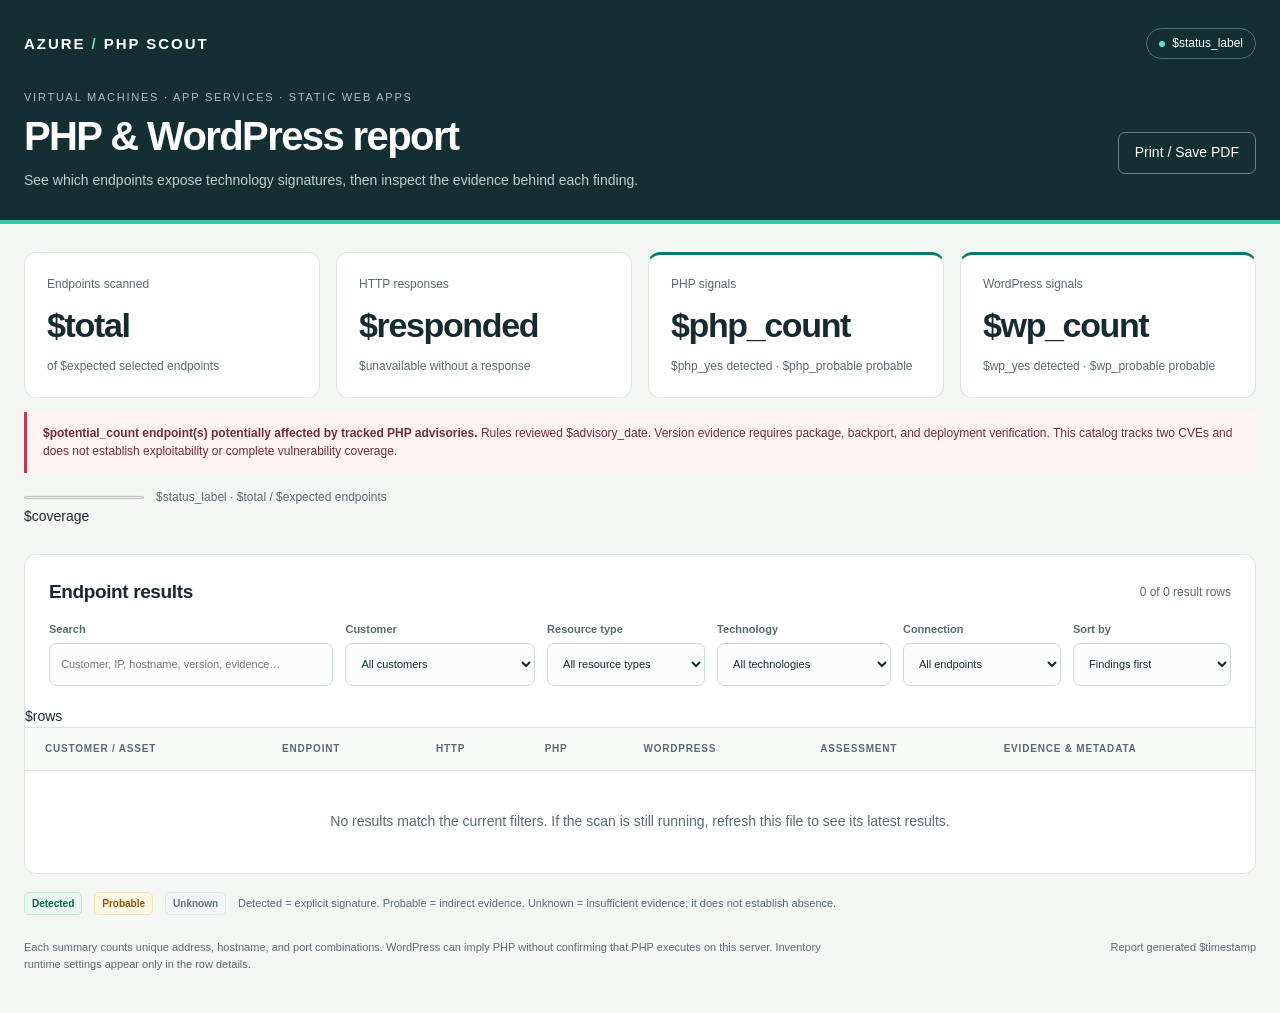
==== src/azure_php_scout/report-template.html @ c17afd99 "Build Azure PHP Scout self-hosted discovery service" ====
<!doctype html>
<html lang="en">
<head>
<meta charset="utf-8">
<meta name="viewport" content="width=device-width, initial-scale=1">
<meta name="referrer" content="no-referrer">
<title>Azure PHP Scout · Exposure report</title>
<style>
:root{color-scheme:light;--ink:#172a30;--muted:#586b70;--paper:#f4f6f4;--line:#dce4e0;--teal:#08786d}
*{box-sizing:border-box}body{margin:0;background:var(--paper);color:var(--ink);font:14px/1.55 -apple-system,BlinkMacSystemFont,"Segoe UI",sans-serif}
header{background:#142f33;color:white;padding:28px max(24px,calc((100vw - 1440px)/2));border-bottom:4px solid #38c7a1}
.topline,.heading,.section-heading{display:flex;justify-content:space-between;align-items:center;gap:20px}
.brand{font-size:15px;font-weight:750;letter-spacing:.13em}.brand span{color:#64dfbb}.eyebrow{font-size:11px;text-transform:uppercase;letter-spacing:.16em;color:#a5c3c4;margin:30px 0 8px}
h1{font-size:clamp(28px,4vw,40px);letter-spacing:-.04em;line-height:1.12;margin:0 0 12px;font-weight:650}header p{color:#bbd1d1;margin:0;max-width:720px}
.status{font-size:12px;border:1px solid #4f7375;border-radius:999px;padding:5px 12px;white-space:nowrap}.status::before{content:"";display:inline-block;width:6px;height:6px;border-radius:50%;background:#64dfbb;margin-right:7px}
.status.interrupted::before,.status.failed::before{background:#ffd18c}.status.running::before{background:#9cdaf8}
.print{color:white;background:transparent;border:1px solid #678588;padding:9px 16px;border-radius:7px;font:inherit;cursor:pointer;white-space:nowrap}
main{max-width:1488px;margin:auto;padding:28px 24px 40px}.stats{display:grid;grid-template-columns:repeat(4,1fr);gap:16px}
.stat{background:white;border:1px solid var(--line);border-radius:12px;padding:20px 22px}.stat-label{font-size:12px;color:var(--muted)}.stat strong{display:block;font-size:34px;line-height:1.3;letter-spacing:-.04em;margin:8px 0}.stat small{color:var(--muted);font-size:12px}.stat.accent{border-top:3px solid var(--teal);padding-top:18px}
.progress{margin-top:15px;display:flex;gap:12px;align-items:center;font-size:12px;color:var(--muted)}progress{height:7px;max-width:220px;accent-color:var(--teal)}
.results{background:white;border:1px solid var(--line);border-radius:12px;margin-top:26px;overflow:hidden}.section-heading{padding:22px 24px 14px}h2{margin:0;font-size:19px;letter-spacing:-.02em}.count{color:var(--muted);font-size:12px}
.filters{display:grid;grid-template-columns:2fr 1.25fr 1.1fr 1fr 1fr;gap:12px;padding:0 24px 20px}label{display:block;font-size:11px;color:var(--muted);font-weight:600}input,select{display:block;width:100%;font:inherit;font-weight:400;color:var(--ink);margin-top:5px;padding:10px 11px;border:1px solid #cdd9d4;background:#fbfcfb;border-radius:7px;min-height:43px}input:focus,select:focus,button:focus-visible,summary:focus-visible{outline:2px solid var(--teal);outline-offset:2px}
.table-wrap{overflow-x:auto}table{width:100%;border-collapse:collapse;text-align:left;min-width:900px}th{padding:13px 20px;font-size:10px;font-weight:700;color:var(--muted);background:#f8faf8;border-top:1px solid var(--line);border-bottom:1px solid var(--line);text-transform:uppercase;letter-spacing:.08em}td{padding:18px 20px;border-bottom:1px solid #e8eeea;vertical-align:top;font-size:12px}tbody tr:last-child td{border-bottom:0}tbody tr:hover{background:#fcfdfb}td strong{font-weight:650}td small{display:block;color:var(--muted);font-size:11px;margin-top:4px;overflow-wrap:anywhere}.endpoint{max-width:300px;overflow-wrap:anywhere}a{color:var(--teal);text-decoration:none;font-weight:600}a:hover{text-decoration:underline}.http-code{font-family:ui-monospace,SFMono-Regular,Consolas,monospace;font-weight:650}.offline{color:#7c6260;font-size:11px;white-space:nowrap}
.badge{display:inline-block;font-size:10px;font-weight:650;border-radius:5px;padding:3px 7px;border:1px solid;white-space:nowrap}.badge.yes{color:#096649;background:#e8f7ef;border-color:#c1e8d5}.badge.probable{color:#885610;background:#fff6e4;border-color:#f1dfb8}.badge.unknown{color:#637078;background:#f2f4f5;border-color:#e0e6e7}.version{display:block;font:11px ui-monospace,SFMono-Regular,Consolas,monospace;margin-top:5px;color:var(--muted)}
details{min-width:120px;max-width:500px}summary{cursor:pointer;white-space:nowrap;color:var(--teal);font-weight:600;font-size:11px}.detail-content{min-width:245px;padding-top:10px;max-width:500px;overflow-wrap:anywhere}dl{margin:0;display:grid;grid-template-columns:100px minmax(0,1fr);gap:5px 10px;font-size:11px}dt{color:var(--muted)}dd{margin:0}h4{font-size:11px;margin:14px 0 4px}.detail-content p{font-size:11px;white-space:pre-wrap;margin:0;color:#4b5d61}
.empty{padding:40px 24px;text-align:center;color:var(--muted)}[hidden]{display:none!important}.legend{display:flex;gap:12px;align-items:baseline;flex-wrap:wrap;color:var(--muted);font-size:11px;margin-top:18px}.legend p{margin:0;flex:1;min-width:260px}.footer{display:flex;justify-content:space-between;gap:20px;flex-wrap:wrap;margin-top:24px;color:var(--muted);font-size:11px}.footer p{margin:0;max-width:820px}noscript p{padding:12px 24px;background:#fff6e4}
@media(max-width:1000px){.filters{grid-template-columns:repeat(2,minmax(0,1fr))}.filters label:first-child{grid-column:1/-1}.stats{grid-template-columns:repeat(2,1fr)}}
@media(max-width:560px){main{padding:18px 14px}.stat{padding:15px}.stat strong{font-size:28px}.filters{padding:0 16px 18px;gap:8px}.heading{align-items:flex-start}.print{padding:7px 10px;font-size:12px}.section-heading{padding:18px 16px;flex-wrap:wrap}.topline{align-items:flex-start}.status{font-size:10px}.stats{gap:10px}header{padding:22px 18px}.progress{flex-wrap:wrap}}
@media print{header{color:#142f33;background:white;padding:0 0 20px}header p,.eyebrow{color:#586b70}.status{color:#142f33}.print,.filters,summary,.progress{display:none}.stats{gap:8px}.stat{padding:10px}.stat strong{font-size:24px}main{padding:0}body{background:white}.results{overflow:visible}.table-wrap{overflow:visible}table{min-width:0}th,td{padding:9px 7px}.detail-content{min-width:0}a{color:#172a30}.legend{break-inside:avoid}}
</style>
<style>
.filters{grid-template-columns:1.8fr 1.2fr 1fr 1.1fr 1fr 1fr}.coverage{margin-top:24px;padding:22px 24px;background:white;border:1px solid var(--line);border-radius:12px;font-size:12px}.coverage h2{margin-bottom:12px}.coverage p{margin:7px 0}.coverage-warning{margin:14px 0;padding:14px;background:#fff3de;border:1px solid #edca91;border-radius:7px;color:#775021;overflow-wrap:anywhere}.coverage-warning li{margin:6px 0}.coverage-details{max-width:none;margin:12px 0}.coverage-details ul{max-height:260px;overflow:auto;padding-right:20px}.coverage-details li{margin:6px 0;overflow-wrap:anywhere}@media(max-width:1100px){.filters{grid-template-columns:repeat(3,minmax(0,1fr))}.filters label:first-child{grid-column:auto}}@media(max-width:650px){.filters{grid-template-columns:repeat(2,minmax(0,1fr))}.filters label:first-child{grid-column:1/-1}}
</style>
<style>
.risk{display:inline-block;font-size:10px;padding:4px 7px;border-radius:5px;max-width:135px;text-transform:capitalize}.risk.critical{color:#a91d32;background:#fff0f2;border:1px solid #ffc4cf}.risk.high{color:#9b5615;background:#fff5e7}.risk.medium{color:#65501d;background:#faf5dd}.risk.info{color:#586b70;background:#f2f5f4}.advisory-note{margin:14px 0 0;padding:12px 16px;border-left:3px solid #c23751;background:#fff3f4;font-size:12px;color:#712c39}
</style>
</head>
<body>
<header>
 <div class="topline"><div class="brand">AZURE<span> / </span>PHP SCOUT</div><span class="status $status">$status_label</span></div>
 <p class="eyebrow">Virtual machines · App Services · Static Web Apps</p>
 <div class="heading"><div><h1>PHP &amp; WordPress report</h1><p>See which endpoints expose technology signatures, then inspect the evidence behind each finding.</p></div><button class="print" id="print" type="button">Print / Save PDF</button></div>
</header>
<main>
 <section class="stats" aria-label="Scan summary">
  <div class="stat"><span class="stat-label">Endpoints scanned</span><strong>$total</strong><small>of $expected selected endpoints</small></div>
  <div class="stat"><span class="stat-label">HTTP responses</span><strong>$responded</strong><small>$unavailable without a response</small></div>
  <div class="stat accent"><span class="stat-label">PHP signals</span><strong>$php_count</strong><small>$php_yes detected · $php_probable probable</small></div>
  <div class="stat accent"><span class="stat-label">WordPress signals</span><strong>$wp_count</strong><small>$wp_yes detected · $wp_probable probable</small></div>
 </section>
 <p class="advisory-note"><strong>$potential_count endpoint(s) potentially affected by tracked PHP advisories.</strong> Rules reviewed $advisory_date. Version evidence requires package, backport, and deployment verification. This catalog tracks two CVEs and does not establish exploitability or complete vulnerability coverage.</p>
 <div class="progress"><progress max="100" value="$progress" aria-label="Scan completion">$progress%</progress><span>$status_label · $total / $expected endpoints</span></div>
 $coverage
 <section class="results" aria-labelledby="results-heading">
  <div class="section-heading"><h2 id="results-heading">Endpoint results</h2><span class="count" id="result-count" role="status" aria-live="polite">$row_count result rows · $total unique endpoints</span></div>
  <div class="filters">
   <label>Search<input id="search" type="search" placeholder="Customer, IP, hostname, version, evidence…" autocomplete="off"></label>
   <label>Customer<select id="customer"><option value="">All customers</option>$customer_options</select></label>
   <label>Resource type<select id="resource"><option value="">All resource types</option><option value="vm">Virtual machines</option><option value="appservice">App Services</option><option value="staticwebapp">Static Web Apps</option><option value="target">Manual targets</option></select></label>
   <label>Technology<select id="technology"><option value="">All technologies</option><option value="any">PHP or WordPress signals</option><option value="wordpress">WordPress signals</option><option value="php">PHP signals</option><option value="unknown">No technology signals</option></select></label>
   <label>Connection<select id="connection"><option value="">All endpoints</option><option value="yes">Responded</option><option value="no">No response</option></select></label>
   <label>Sort by<select id="sort"><option value="findings">Findings first</option><option value="customer">Customer</option><option value="target">Target address</option></select></label>
  </div>
  <noscript><p>All results are shown below. Enable JavaScript to search, filter, and sort them.</p></noscript>
  <div class="table-wrap"><table><thead><tr><th scope="col">Customer / asset</th><th scope="col">Endpoint</th><th scope="col">HTTP</th><th scope="col">PHP</th><th scope="col">WordPress</th><th scope="col">Assessment</th><th scope="col">Evidence &amp; metadata</th></tr></thead>
   <tbody id="results">$rows</tbody>
  </table></div>
  <div class="empty" id="empty"$empty_hidden>No results match the current filters. If the scan is still running, refresh this file to see its latest results.</div>
 </section>
 <div class="legend"><span class="badge yes">Detected</span><span class="badge probable">Probable</span><span class="badge unknown">Unknown</span><p>Detected = explicit signature. Probable = indirect evidence. Unknown = insufficient evidence; it does not establish absence.</p></div>
 <footer class="footer"><p>Each summary counts unique address, hostname, and port combinations. WordPress can imply PHP without confirming that PHP executes on this server. Inventory runtime settings appear only in the row details.</p><span>Report generated <time datetime="$timestamp">$timestamp</time></span></footer>
</main>
<script>
(() => {
  'use strict';
  const body = document.getElementById('results');
  const rows = Array.from(body.querySelectorAll('tr.result'));
  const search = document.getElementById('search');
  const customer = document.getElementById('customer');
  const resource = document.getElementById('resource');
  const technology = document.getElementById('technology');
  const connection = document.getElementById('connection');
  const sort = document.getElementById('sort');
  const searchable = new Map(rows.map(row => [row, row.textContent.toLocaleLowerCase()]));
  const compare = (a, b) => a.localeCompare(b, undefined, {numeric: true, sensitivity: 'base'});
  function update() {
    const query = search.value.trim().toLocaleLowerCase();
    let visible = 0;
    for (const row of rows) {
      const d = row.dataset;
      const php = d.php !== 'unknown', wp = d.wp !== 'unknown';
      const matchesTechnology = !technology.value ||
        (technology.value === 'any' && (php || wp)) ||
        (technology.value === 'php' && php) ||
        (technology.value === 'wordpress' && wp) ||
        (technology.value === 'unknown' && !php && !wp);
      row.hidden = !((!query || searchable.get(row).includes(query)) &&
        (!customer.value || d.customer === customer.value) && matchesTechnology &&
        (!resource.value || d.resource === resource.value) &&
        (!connection.value || d.reachable === connection.value));
      if (!row.hidden) visible++;
    }
    document.getElementById('result-count').textContent = visible + ' of ' + rows.length + ' result rows';
    document.getElementById('empty').hidden = visible !== 0;
  }
  function reorder() {
    rows.sort((a, b) => {
      if (sort.value === 'findings') {
        const rank = Number(a.dataset.rank) - Number(b.dataset.rank);
        if (rank) return rank;
      }
      if (sort.value !== 'target') {
        const customerOrder = compare(a.dataset.customer, b.dataset.customer);
        if (customerOrder) return customerOrder;
      }
      return compare(a.dataset.target, b.dataset.target) ||
        Number(a.dataset.port) - Number(b.dataset.port);
    });
    for (const row of rows) body.appendChild(row);
  }
  search.addEventListener('input', update);
  for (const control of [customer, resource, technology, connection]) control.addEventListener('change', update);
  sort.addEventListener('change', reorder);
  document.getElementById('print').addEventListener('click', () => window.print());
  for (const time of document.querySelectorAll('time[datetime]')) {
    const date = new Date(time.dateTime);
    if (!Number.isNaN(date.getTime())) time.textContent = date.toLocaleString();
  }
  update();
})();
</script>
</body>
</html>
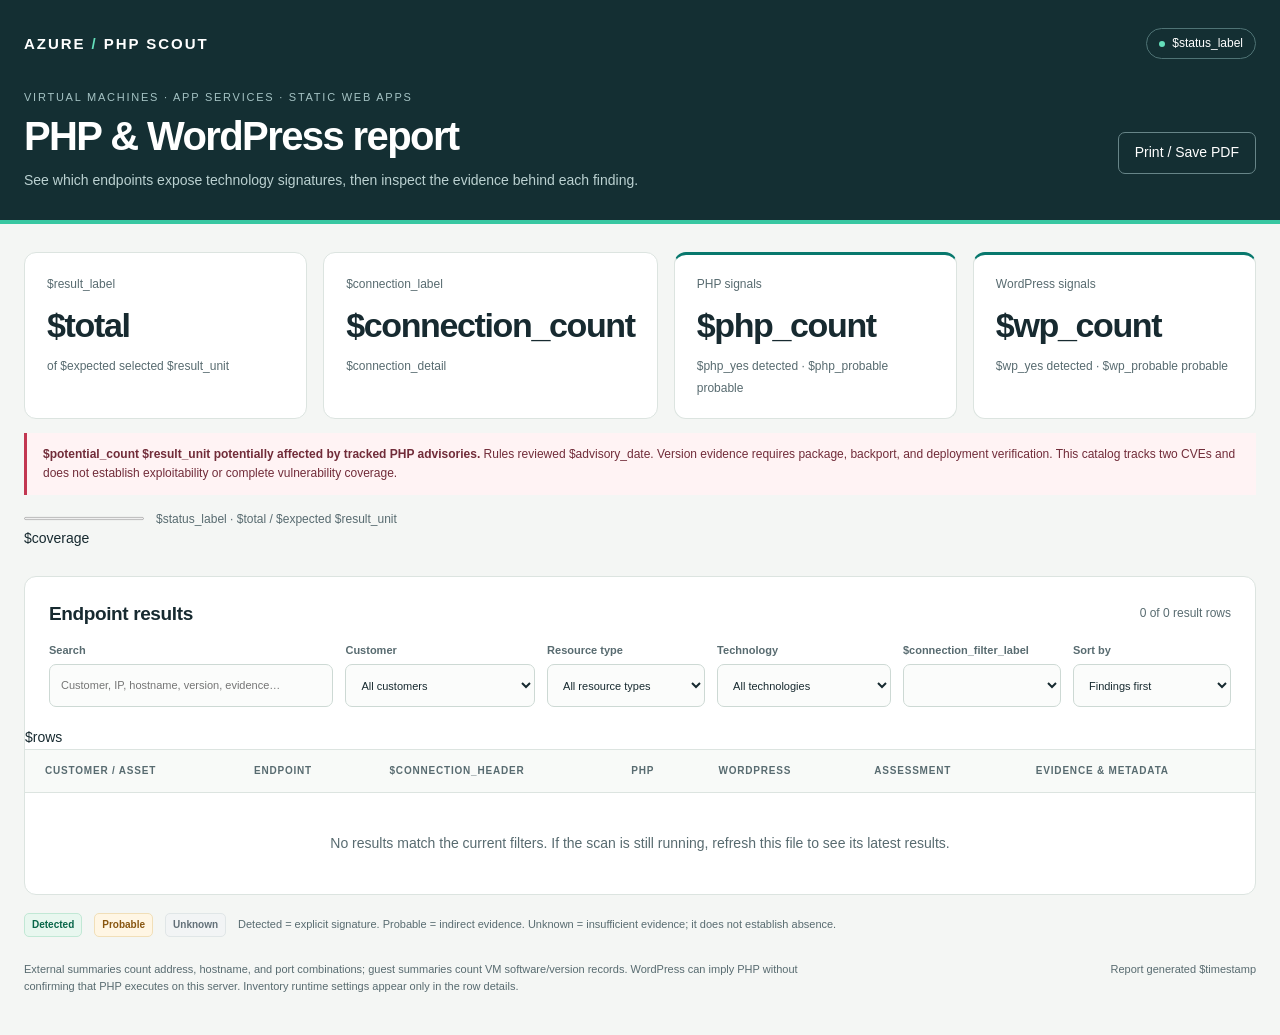
==== commit 7fc6515b: "Add opt-in PHP guest inspection for Windows and Linux VMs" ====
--- a/src/azure_php_scout/report-template.html
+++ b/src/azure_php_scout/report-template.html
@@ -43,32 +43,32 @@
 </header>
 <main>
  <section class="stats" aria-label="Scan summary">
-  <div class="stat"><span class="stat-label">Endpoints scanned</span><strong>$total</strong><small>of $expected selected endpoints</small></div>
-  <div class="stat"><span class="stat-label">HTTP responses</span><strong>$responded</strong><small>$unavailable without a response</small></div>
+  <div class="stat"><span class="stat-label">$result_label</span><strong>$total</strong><small>of $expected selected $result_unit</small></div>
+  <div class="stat"><span class="stat-label">$connection_label</span><strong>$connection_count</strong><small>$connection_detail</small></div>
   <div class="stat accent"><span class="stat-label">PHP signals</span><strong>$php_count</strong><small>$php_yes detected · $php_probable probable</small></div>
   <div class="stat accent"><span class="stat-label">WordPress signals</span><strong>$wp_count</strong><small>$wp_yes detected · $wp_probable probable</small></div>
  </section>
- <p class="advisory-note"><strong>$potential_count endpoint(s) potentially affected by tracked PHP advisories.</strong> Rules reviewed $advisory_date. Version evidence requires package, backport, and deployment verification. This catalog tracks two CVEs and does not establish exploitability or complete vulnerability coverage.</p>
- <div class="progress"><progress max="100" value="$progress" aria-label="Scan completion">$progress%</progress><span>$status_label · $total / $expected endpoints</span></div>
+ <p class="advisory-note"><strong>$potential_count $result_unit potentially affected by tracked PHP advisories.</strong> Rules reviewed $advisory_date. Version evidence requires package, backport, and deployment verification. This catalog tracks two CVEs and does not establish exploitability or complete vulnerability coverage.</p>
+ <div class="progress"><progress max="100" value="$progress" aria-label="Scan completion">$progress%</progress><span>$status_label · $total / $expected $result_unit</span></div>
  $coverage
  <section class="results" aria-labelledby="results-heading">
-  <div class="section-heading"><h2 id="results-heading">Endpoint results</h2><span class="count" id="result-count" role="status" aria-live="polite">$row_count result rows · $total unique endpoints</span></div>
+  <div class="section-heading"><h2 id="results-heading">Endpoint results</h2><span class="count" id="result-count" role="status" aria-live="polite">$row_count result rows · $total unique $result_unit</span></div>
   <div class="filters">
    <label>Search<input id="search" type="search" placeholder="Customer, IP, hostname, version, evidence…" autocomplete="off"></label>
    <label>Customer<select id="customer"><option value="">All customers</option>$customer_options</select></label>
    <label>Resource type<select id="resource"><option value="">All resource types</option><option value="vm">Virtual machines</option><option value="appservice">App Services</option><option value="staticwebapp">Static Web Apps</option><option value="target">Manual targets</option></select></label>
    <label>Technology<select id="technology"><option value="">All technologies</option><option value="any">PHP or WordPress signals</option><option value="wordpress">WordPress signals</option><option value="php">PHP signals</option><option value="unknown">No technology signals</option></select></label>
-   <label>Connection<select id="connection"><option value="">All endpoints</option><option value="yes">Responded</option><option value="no">No response</option></select></label>
+   <label>$connection_filter_label<select id="connection">$connection_options</select></label>
    <label>Sort by<select id="sort"><option value="findings">Findings first</option><option value="customer">Customer</option><option value="target">Target address</option></select></label>
   </div>
   <noscript><p>All results are shown below. Enable JavaScript to search, filter, and sort them.</p></noscript>
-  <div class="table-wrap"><table><thead><tr><th scope="col">Customer / asset</th><th scope="col">Endpoint</th><th scope="col">HTTP</th><th scope="col">PHP</th><th scope="col">WordPress</th><th scope="col">Assessment</th><th scope="col">Evidence &amp; metadata</th></tr></thead>
+  <div class="table-wrap"><table><thead><tr><th scope="col">Customer / asset</th><th scope="col">Endpoint</th><th scope="col">$connection_header</th><th scope="col">PHP</th><th scope="col">WordPress</th><th scope="col">Assessment</th><th scope="col">Evidence &amp; metadata</th></tr></thead>
    <tbody id="results">$rows</tbody>
   </table></div>
   <div class="empty" id="empty"$empty_hidden>No results match the current filters. If the scan is still running, refresh this file to see its latest results.</div>
  </section>
  <div class="legend"><span class="badge yes">Detected</span><span class="badge probable">Probable</span><span class="badge unknown">Unknown</span><p>Detected = explicit signature. Probable = indirect evidence. Unknown = insufficient evidence; it does not establish absence.</p></div>
- <footer class="footer"><p>Each summary counts unique address, hostname, and port combinations. WordPress can imply PHP without confirming that PHP executes on this server. Inventory runtime settings appear only in the row details.</p><span>Report generated <time datetime="$timestamp">$timestamp</time></span></footer>
+ <footer class="footer"><p>External summaries count address, hostname, and port combinations; guest summaries count VM software/version records. WordPress can imply PHP without confirming that PHP executes on this server. Inventory runtime settings appear only in the row details.</p><span>Report generated <time datetime="$timestamp">$timestamp</time></span></footer>
 </main>
 <script>
 (() => {
@@ -97,7 +97,9 @@
       row.hidden = !((!query || searchable.get(row).includes(query)) &&
         (!customer.value || d.customer === customer.value) && matchesTechnology &&
         (!resource.value || d.resource === resource.value) &&
-        (!connection.value || d.reachable === connection.value));
+        (!connection.value || d.reachable === connection.value ||
+          (connection.value === 'inspected' && ['checked','incomplete'].includes(d.guestStatus)) ||
+          (connection.value === 'uninspected' && !['checked','incomplete'].includes(d.guestStatus))));
       if (!row.hidden) visible++;
     }
     document.getElementById('result-count').textContent = visible + ' of ' + rows.length + ' result rows';
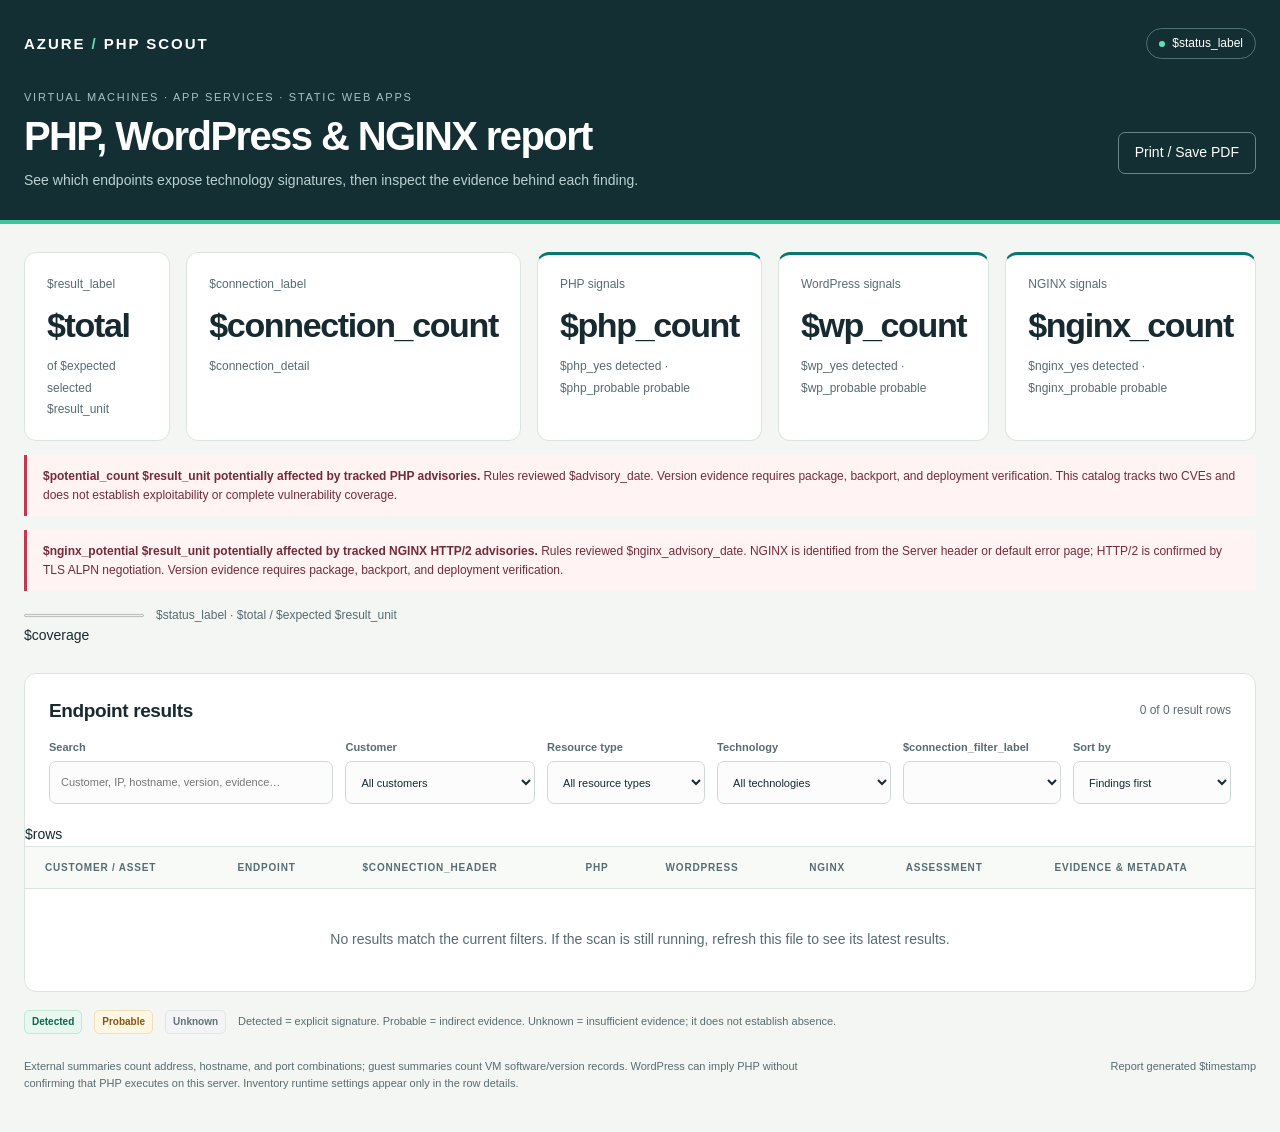
==== commit 5c6a699e: "Add NGINX HTTP/2 advisory scanning with PHP/NGINX/both stack switch - Detect NGINX from the Server h" ====
--- a/src/azure_php_scout/report-template.html
+++ b/src/azure_php_scout/report-template.html
@@ -15,7 +15,7 @@
 .status{font-size:12px;border:1px solid #4f7375;border-radius:999px;padding:5px 12px;white-space:nowrap}.status::before{content:"";display:inline-block;width:6px;height:6px;border-radius:50%;background:#64dfbb;margin-right:7px}
 .status.interrupted::before,.status.failed::before{background:#ffd18c}.status.running::before{background:#9cdaf8}
 .print{color:white;background:transparent;border:1px solid #678588;padding:9px 16px;border-radius:7px;font:inherit;cursor:pointer;white-space:nowrap}
-main{max-width:1488px;margin:auto;padding:28px 24px 40px}.stats{display:grid;grid-template-columns:repeat(4,1fr);gap:16px}
+main{max-width:1488px;margin:auto;padding:28px 24px 40px}.stats{display:grid;grid-template-columns:repeat(5,1fr);gap:16px}
 .stat{background:white;border:1px solid var(--line);border-radius:12px;padding:20px 22px}.stat-label{font-size:12px;color:var(--muted)}.stat strong{display:block;font-size:34px;line-height:1.3;letter-spacing:-.04em;margin:8px 0}.stat small{color:var(--muted);font-size:12px}.stat.accent{border-top:3px solid var(--teal);padding-top:18px}
 .progress{margin-top:15px;display:flex;gap:12px;align-items:center;font-size:12px;color:var(--muted)}progress{height:7px;max-width:220px;accent-color:var(--teal)}
 .results{background:white;border:1px solid var(--line);border-radius:12px;margin-top:26px;overflow:hidden}.section-heading{padding:22px 24px 14px}h2{margin:0;font-size:19px;letter-spacing:-.02em}.count{color:var(--muted);font-size:12px}
@@ -39,7 +39,7 @@
 <header>
  <div class="topline"><div class="brand">AZURE<span> / </span>PHP SCOUT</div><span class="status $status">$status_label</span></div>
  <p class="eyebrow">Virtual machines · App Services · Static Web Apps</p>
- <div class="heading"><div><h1>PHP &amp; WordPress report</h1><p>See which endpoints expose technology signatures, then inspect the evidence behind each finding.</p></div><button class="print" id="print" type="button">Print / Save PDF</button></div>
+ <div class="heading"><div><h1>PHP, WordPress &amp; NGINX report</h1><p>See which endpoints expose technology signatures, then inspect the evidence behind each finding.</p></div><button class="print" id="print" type="button">Print / Save PDF</button></div>
 </header>
 <main>
  <section class="stats" aria-label="Scan summary">
@@ -47,8 +47,10 @@
   <div class="stat"><span class="stat-label">$connection_label</span><strong>$connection_count</strong><small>$connection_detail</small></div>
   <div class="stat accent"><span class="stat-label">PHP signals</span><strong>$php_count</strong><small>$php_yes detected · $php_probable probable</small></div>
   <div class="stat accent"><span class="stat-label">WordPress signals</span><strong>$wp_count</strong><small>$wp_yes detected · $wp_probable probable</small></div>
+  <div class="stat accent"><span class="stat-label">NGINX signals</span><strong>$nginx_count</strong><small>$nginx_yes detected · $nginx_probable probable</small></div>
  </section>
  <p class="advisory-note"><strong>$potential_count $result_unit potentially affected by tracked PHP advisories.</strong> Rules reviewed $advisory_date. Version evidence requires package, backport, and deployment verification. This catalog tracks two CVEs and does not establish exploitability or complete vulnerability coverage.</p>
+ <p class="advisory-note"><strong>$nginx_potential $result_unit potentially affected by tracked NGINX HTTP/2 advisories.</strong> Rules reviewed $nginx_advisory_date. NGINX is identified from the Server header or default error page; HTTP/2 is confirmed by TLS ALPN negotiation. Version evidence requires package, backport, and deployment verification.</p>
  <div class="progress"><progress max="100" value="$progress" aria-label="Scan completion">$progress%</progress><span>$status_label · $total / $expected $result_unit</span></div>
  $coverage
  <section class="results" aria-labelledby="results-heading">
@@ -57,12 +59,12 @@
    <label>Search<input id="search" type="search" placeholder="Customer, IP, hostname, version, evidence…" autocomplete="off"></label>
    <label>Customer<select id="customer"><option value="">All customers</option>$customer_options</select></label>
    <label>Resource type<select id="resource"><option value="">All resource types</option><option value="vm">Virtual machines</option><option value="appservice">App Services</option><option value="staticwebapp">Static Web Apps</option><option value="target">Manual targets</option></select></label>
-   <label>Technology<select id="technology"><option value="">All technologies</option><option value="any">PHP or WordPress signals</option><option value="wordpress">WordPress signals</option><option value="php">PHP signals</option><option value="unknown">No technology signals</option></select></label>
+   <label>Technology<select id="technology"><option value="">All technologies</option><option value="any">PHP, WordPress or NGINX signals</option><option value="wordpress">WordPress signals</option><option value="php">PHP signals</option><option value="nginx">NGINX signals</option><option value="unknown">No technology signals</option></select></label>
    <label>$connection_filter_label<select id="connection">$connection_options</select></label>
    <label>Sort by<select id="sort"><option value="findings">Findings first</option><option value="customer">Customer</option><option value="target">Target address</option></select></label>
   </div>
   <noscript><p>All results are shown below. Enable JavaScript to search, filter, and sort them.</p></noscript>
-  <div class="table-wrap"><table><thead><tr><th scope="col">Customer / asset</th><th scope="col">Endpoint</th><th scope="col">$connection_header</th><th scope="col">PHP</th><th scope="col">WordPress</th><th scope="col">Assessment</th><th scope="col">Evidence &amp; metadata</th></tr></thead>
+  <div class="table-wrap"><table><thead><tr><th scope="col">Customer / asset</th><th scope="col">Endpoint</th><th scope="col">$connection_header</th><th scope="col">PHP</th><th scope="col">WordPress</th><th scope="col">NGINX</th><th scope="col">Assessment</th><th scope="col">Evidence &amp; metadata</th></tr></thead>
    <tbody id="results">$rows</tbody>
   </table></div>
   <div class="empty" id="empty"$empty_hidden>No results match the current filters. If the scan is still running, refresh this file to see its latest results.</div>
@@ -88,12 +90,13 @@
     let visible = 0;
     for (const row of rows) {
       const d = row.dataset;
-      const php = d.php !== 'unknown', wp = d.wp !== 'unknown';
+      const php = d.php !== 'unknown', wp = d.wp !== 'unknown', nginx = d.nginx !== 'unknown';
       const matchesTechnology = !technology.value ||
-        (technology.value === 'any' && (php || wp)) ||
+        (technology.value === 'any' && (php || wp || nginx)) ||
         (technology.value === 'php' && php) ||
         (technology.value === 'wordpress' && wp) ||
-        (technology.value === 'unknown' && !php && !wp);
+        (technology.value === 'nginx' && nginx) ||
+        (technology.value === 'unknown' && !php && !wp && !nginx);
       row.hidden = !((!query || searchable.get(row).includes(query)) &&
         (!customer.value || d.customer === customer.value) && matchesTechnology &&
         (!resource.value || d.resource === resource.value) &&
